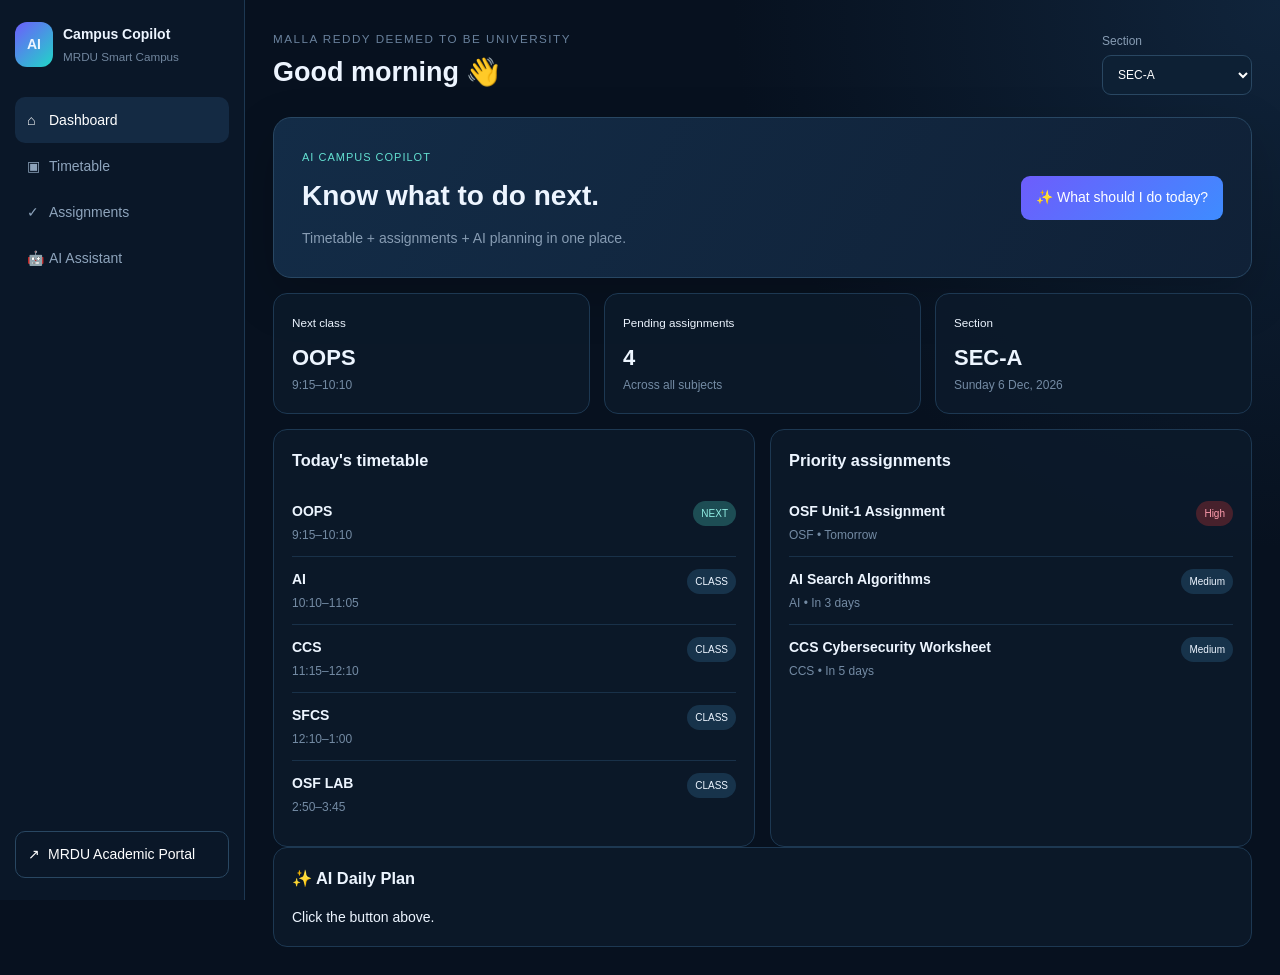
==== index.html @ f85d51f4 "First Commit" ====
<!doctype html>
<html lang="en">
<head>
  <meta charset="UTF-8">
  <meta name="viewport" content="width=device-width, initial-scale=1, viewport-fit=cover">
  <meta name="theme-color" content="#07111f">
  <meta name="description" content="AI Campus Copilot — MRDU student dashboard and general AI assistant">
  <title>AI Campus Copilot</title>
  <link rel="stylesheet" href="style.css">
</head>
<body>
  <div class="mobile-bar">
    <div class="mobile-brand"><b>AI</b><span>Campus Copilot</span></div>
    <button class="menu-toggle" id="menuToggle" type="button" aria-label="Open navigation" aria-expanded="false" aria-controls="sidebar">☰</button>
  </div>
  <div class="app" id="app">
    <aside id="sidebar" aria-label="Main navigation">
      <div class="brand"><b>AI</b><span>Campus Copilot<small>MRDU Smart Campus</small></span></div>
      <nav>
        <button class="nav active" data-page="dashboard" type="button"><span aria-hidden="true">⌂</span><span class="nav-label">Dashboard</span></button>
        <button class="nav" data-page="timetable" type="button"><span aria-hidden="true">▣</span><span class="nav-label">Timetable</span></button>
        <button class="nav" data-page="assignments" type="button"><span aria-hidden="true">✓</span><span class="nav-label">Assignments</span></button>
        <button class="nav" data-page="assistant" type="button"><span aria-hidden="true">🤖</span><span class="nav-label">AI Assistant</span></button>
      </nav>
      <a class="portal" href="https://academics.mrdu.edu.in" target="_blank" rel="noopener noreferrer"><span aria-hidden="true">↗</span><span class="portal-label">MRDU Academic Portal</span></a>
    </aside>
    <div class="scrim" id="scrim" aria-hidden="true"></div>
    <main>
      <header>
        <div><small>MALLA REDDY DEEMED TO BE UNIVERSITY</small><h1 id="title">Good morning 👋</h1></div>
        <label class="section-picker">Section <select id="section" aria-label="Select section"></select></label>
      </header>

      <section id="dashboard" class="page active" aria-labelledby="dashboard-title">
        <div class="hero"><div><span>AI CAMPUS COPILOT</span><h2 id="dashboard-title">Know what to do next.</h2><p>Timetable + assignments + AI planning in one place.</p></div><button id="planBtn" type="button">✨ What should I do today?</button></div>
        <div class="stats">
          <div><small>Next class</small><b id="next">—</b><span class="muted" id="nextTime">—</span></div>
          <div><small>Pending assignments</small><b id="count">0</b><span class="muted">Across all subjects</span></div>
          <div><small>Section</small><b id="secCard">SEC-A</b><span class="muted" id="date"></span></div>
        </div>
        <div class="cols"><div class="card"><h3>Today's timetable</h3><div id="today"></div></div><div class="card"><h3>Priority assignments</h3><div id="priority"></div></div></div>
        <div class="card"><h3>✨ AI Daily Plan</h3><div id="plan">Click the button above.</div></div>
      </section>

      <section id="timetable" class="page" aria-labelledby="timetable-title">
        <div class="head"><div><h2 id="timetable-title">Smart Timetable</h2><p>Your local demo timetable for the selected section.</p></div><span class="pill" id="ttUpdated">Local demo data</span></div>
        <div class="card table-wrap"><div class="table" id="tt" role="table" aria-label="Weekly timetable"></div></div>
      </section>

      <section id="assignments" class="page" aria-labelledby="assignments-title">
        <div class="head"><div><h2 id="assignments-title">Assignments</h2><p>Track deadlines and open the MRDU portal.</p></div><a class="button" href="https://academics.mrdu.edu.in" target="_blank" rel="noopener noreferrer">Open Portal</a></div>
        <div class="sync card"><div><b>Demo Data Sync</b><span id="syncStatus">Use one canonical dataset across Dashboard, Assignments, and AI context.</span></div><button id="syncDemoBtn" type="button">↻ Sync demo data</button></div>
        <div class="card" id="alist"></div>
        <p class="note">Production note: connect the assignments endpoint only to an approved MRDU API/session. Never store student passwords in frontend code.</p>
      </section>

      <section id="assistant" class="page" aria-labelledby="assistant-title">
        <div class="head"><div><h2 id="assistant-title">AI Campus Assistant</h2><p>Ask about campus, coding, math, science, writing, careers, planning, or general topics.</p></div><div class="assistant-actions"><span id="aiStatus" class="ai-status">Checking AI…</span><button class="ghost" id="clearChat" type="button">Clear</button></div></div>
        <div class="card chat">
          <div id="chat" class="messages" aria-live="polite" aria-label="Chat messages"><div class="msg">Hi! I’m your general AI + campus copilot. Ask me anything I can help with.</div></div>
          <form class="composer" id="composer"><label class="sr-only" for="q">Ask the AI</label><textarea id="q" rows="1" maxlength="12000" placeholder="Ask anything…" autocomplete="off"></textarea><button id="stopBtn" class="ghost" type="button" hidden>Stop</button><button id="sendBtn" type="submit">Send</button></form>
        </div>
      </section>
    </main>
  </div>
  <script src="script.js" defer></script>
</body>
</html>
---- style.css ----
:root{--bg:#07111f;--panel:#0b192a;--panel2:#0d2034;--border:#1d3852;--text:#edf5ff;--muted:#879cb3;--accent:#6d5dfc;--accent2:#3e8cff;--good:#164037;--warn:#472f18;--danger:#47212c;--shadow:0 18px 50px rgba(0,0,0,.18)}
*{box-sizing:border-box}html{min-height:100%;scroll-behavior:smooth}body{margin:0;min-height:100%;background:radial-gradient(circle at top right,#10243b 0,transparent 34%),var(--bg);color:var(--text);font:14px/1.5 Arial,sans-serif;overflow-x:hidden}button,input,textarea,select{font:inherit}button,a,select{touch-action:manipulation}button{cursor:pointer}button:disabled{opacity:.6;cursor:not-allowed}a{color:inherit}.app{display:flex;min-height:100vh;width:100%}
aside{width:245px;flex:0 0 245px;background:#0a1728;border-right:1px solid var(--border);padding:22px 15px;display:flex;flex-direction:column;gap:8px;position:sticky;top:0;height:100vh;z-index:50}.brand{display:flex;gap:10px;align-items:center;margin-bottom:22px;min-width:0}.brand>b,.mobile-brand>b{background:linear-gradient(135deg,var(--accent),#20d6c7);padding:12px;border-radius:12px;flex:0 0 auto}.brand span{font-weight:700;white-space:nowrap}.brand small{display:block;color:#71869e;margin-top:3px;font-weight:400}.nav{border:0;background:transparent;color:#8ea4bc;text-align:left;padding:12px;border-radius:10px;width:100%;min-height:46px}.nav span:first-child{display:inline-block;width:22px}.nav.active,.nav:hover{background:#142a43;color:#fff}.portal{margin-top:auto;color:#fff;text-decoration:none;border:1px solid #294762;padding:12px;border-radius:10px;min-height:46px;display:flex;align-items:center;gap:8px}.mobile-bar{display:none}.scrim{display:none}
main{flex:1;min-width:0;padding:28px;max-width:1500px;margin:auto;width:100%}header{display:flex;justify-content:space-between;align-items:flex-end;gap:18px;margin-bottom:22px}header>div{min-width:0}header small{color:#69819c;letter-spacing:1.5px}h1{margin:7px 0;font-size:27px;line-height:1.2}h2{font-size:28px;line-height:1.2;margin-top:0}h3{margin-top:0}p{color:var(--muted);line-height:1.6}.section-picker{color:var(--muted);font-size:12px;display:grid;gap:5px;min-width:150px}select,input,textarea{background:var(--panel2);color:#fff;border:1px solid #294762;border-radius:9px;padding:11px;outline:none}select:focus,input:focus,textarea:focus{border-color:#6d8cff;box-shadow:0 0 0 3px rgba(109,93,252,.14)}.page{display:none}.page.active{display:block}
.hero{padding:28px;border-radius:18px;background:linear-gradient(120deg,#132c47,#102137);border:1px solid #284763;display:flex;justify-content:space-between;gap:20px;align-items:center;box-shadow:var(--shadow)}.hero>div{min-width:0}.hero span{color:#63dfd0;font-size:11px;letter-spacing:1px}.hero h2{margin:12px 0 6px}.hero p{margin-bottom:0}.hero button,.button,.sync button,.chat button{background:linear-gradient(135deg,var(--accent),var(--accent2));color:#fff;border:0;border-radius:9px;padding:11px 15px;text-decoration:none;min-height:44px;white-space:nowrap}.stats{display:grid;grid-template-columns:repeat(3,1fr);gap:14px;margin:15px 0}.stats>div,.card{background:rgba(11,25,42,.92);border:1px solid var(--border);border-radius:14px;padding:18px}.stats b{display:block;font-size:22px;margin-top:8px;overflow-wrap:anywhere}.cols{display:grid;grid-template-columns:1fr 1fr;gap:15px}.item,.assignment{display:flex;justify-content:space-between;gap:14px;border-bottom:1px solid #193149;padding:12px 0}.item:last-child,.assignment:last-child{border:0}.item>div,.assignment>div:first-child{min-width:0}.muted{color:#748ba4;font-size:12px;margin-top:4px}.badge,.pill{font-size:10px;background:#17334b;border-radius:999px;padding:5px 8px;height:max-content;white-space:nowrap}.next-badge{background:#1d4d54;color:#91eee4}.high{background:var(--danger);color:#ff9eae}.done{background:var(--good);color:#82e0c5}.small-btn{margin-top:8px;border:1px solid #294762;background:#10273e;color:#dce9f8;border-radius:7px;padding:7px 10px;min-height:36px}.assignment-actions{text-align:right;flex:0 0 auto}.note{color:#71869e;font-size:12px;line-height:1.6}.head{display:flex;justify-content:space-between;align-items:flex-end;gap:16px;margin-bottom:16px}.head>div{min-width:0}.head h2{margin-bottom:8px}.assistant-actions{display:flex;align-items:center;gap:8px;flex-wrap:wrap;justify-content:flex-end}.sync{display:flex;align-items:center;justify-content:space-between;gap:16px;margin-bottom:14px}.sync>div{min-width:0}.sync span{display:block;color:#7890aa;font-size:12px;margin-top:4px}.chat{height:min(72vh,760px);min-height:470px;display:flex;flex-direction:column}.messages{flex:1;min-height:0;overflow:auto;padding:2px 4px 6px;scroll-behavior:smooth}.msg{padding:11px 13px;border-radius:11px;background:#132a44;margin:8px 0;max-width:min(82%,800px);line-height:1.55;overflow-wrap:anywhere;white-space:pre-wrap}.msg.user{margin-left:auto;background:#4054ad}.composer{display:flex;gap:10px;margin-top:12px;border-top:1px solid #193149;padding-top:12px;align-items:flex-end}.composer textarea{flex:1;min-width:0;resize:none;min-height:46px;max-height:180px}.composer button{flex:0 0 auto}.ai-status{display:inline-block;padding:7px 10px;border-radius:999px;background:#17334b;color:#a8c4df;font-size:11px;max-width:100%;overflow-wrap:anywhere}.ai-status.ready{background:var(--good);color:#82e0c5}.ai-status.warn{background:var(--warn);color:#ffc477}.ghost{background:transparent;color:#b7c8da;border:1px solid #294762;border-radius:8px;padding:7px 10px;min-height:38px}.button{display:inline-flex;align-items:center;justify-content:center}.sr-only{position:absolute;width:1px;height:1px;padding:0;margin:-1px;overflow:hidden;clip:rect(0,0,0,0);white-space:nowrap;border:0}
.table-wrap{overflow:hidden}.table{width:100%;overflow:auto}.tt-head,.tt-row{display:grid;grid-template-columns:110px repeat(5,minmax(130px,1fr));min-width:760px}.tt-head{background:#0d2034;border-bottom:1px solid var(--border);color:#7890aa;font-size:11px}.tt-head>*{padding:12px 10px}.tt-row{border-bottom:1px solid #193149}.tt-row:last-child{border-bottom:0}.tt-row>strong{padding:14px 10px;align-self:start}.tt-cell{padding:10px;border-left:1px solid #132b43;display:grid;gap:5px}.tt-time{display:none;color:#71869e;font-size:10px}.cell{background:#122b46;border-radius:7px;padding:9px;overflow-wrap:anywhere;min-height:38px}
button:focus-visible,a:focus-visible{outline:3px solid rgba(99,223,208,.45);outline-offset:2px}
@media(max-width:1100px){main{padding:22px}.cols{grid-template-columns:1fr}.hero{align-items:flex-start}.hero button{align-self:center}.tt-head,.tt-row{grid-template-columns:100px repeat(5,minmax(120px,1fr))}}
@media(max-width:850px){aside{width:78px;flex-basis:78px;padding:18px 10px}.brand{justify-content:center}.brand span,.nav-label,.portal-label{display:none}.brand>b{padding:12px}.nav{text-align:center;font-size:0;padding:11px}.nav span:first-child{width:auto;font-size:20px}.portal{justify-content:center;font-size:0}.portal span:first-child{font-size:18px}main{padding:18px}.stats{grid-template-columns:repeat(3,1fr)}.hero{flex-direction:column}.hero button{align-self:flex-start}.sync{align-items:flex-start;flex-wrap:wrap}}
@media(max-width:640px){
 body{font-size:14px}.app{display:block}.mobile-bar{display:flex;position:sticky;top:0;z-index:70;height:58px;background:#0a1728;border-bottom:1px solid var(--border);align-items:center;justify-content:space-between;padding:8px 12px}.mobile-brand{display:flex;align-items:center;gap:9px;font-weight:700}.mobile-brand>b{padding:8px;border-radius:9px}.menu-toggle{border:1px solid #294762;background:#0d2034;color:#fff;border-radius:9px;width:42px;height:42px}.app aside{position:fixed;left:-290px;top:58px;width:280px;height:calc(100dvh - 58px);padding:18px 15px;transition:left .22s ease;box-shadow:12px 0 30px rgba(0,0,0,.35);z-index:65}.app.menu-open aside{left:0}.app aside .brand span,.app aside .nav-label,.app aside .portal-label{display:block}.app aside .nav{font-size:14px;text-align:left}.app aside .nav span:first-child{width:22px;font-size:14px}.app aside .portal{justify-content:flex-start;font-size:14px}.app aside .portal span:first-child{font-size:14px}.app.menu-open .scrim{display:block;position:fixed;inset:58px 0 0;background:rgba(0,0,0,.58);z-index:60}
 main{padding:15px 12px}header{align-items:stretch;flex-direction:column;margin-bottom:16px}header small{font-size:9px;letter-spacing:1px}h1{font-size:22px;margin-top:6px}.section-picker{width:100%}.section-picker select{width:100%;min-height:44px}.hero{padding:20px;border-radius:15px}.hero h2{font-size:24px}.hero button{width:100%;white-space:normal}.stats{grid-template-columns:1fr;gap:10px}.stats>div{padding:14px}.stats b{font-size:20px}.cols{gap:12px}.card{padding:14px}.head{align-items:flex-start;flex-direction:column}.head h2{font-size:24px;margin:0 0 6px}.head>div:last-child{width:100%}.assistant-actions{justify-content:flex-start}.sync{display:grid;grid-template-columns:1fr;gap:10px}.sync button{width:100%}.assignment{align-items:flex-start}.assignment>div:first-child{min-width:0}.assignment-actions{min-width:80px}.chat{height:calc(100dvh - 190px);min-height:440px}.msg{max-width:94%;font-size:14px}.composer{gap:7px}.composer button{padding:10px 14px}
 .table-wrap{padding:8px}.table{overflow:visible}.tt-head{display:none}.tt-row{display:block;min-width:0;background:#0d2034;border:1px solid #193149;border-radius:12px;margin:8px 0;padding:8px}.tt-row>strong{display:block;padding:4px 6px 9px;font-size:16px;border-bottom:1px solid #193149}.tt-cell{border:0;padding:7px 6px;grid-template-columns:100px minmax(0,1fr);display:grid;align-items:center}.tt-time{display:block}.cell{min-height:34px;padding:7px}.pill{font-size:10px}
}
@media(max-width:380px){main{padding:12px 9px}.mobile-bar{padding:8px 9px}h1{font-size:20px}.hero h2{font-size:22px}.composer{flex-direction:column}.composer textarea,.composer button{width:100%}.tt-cell{grid-template-columns:82px minmax(0,1fr)}}
@media(prefers-reduced-motion:reduce){*{scroll-behavior:auto!important;transition:none!important}}
.rich-text{display:grid;gap:9px}.rich-text p{margin:0;color:inherit}.rich-text ul,.rich-text ol{margin:0;padding-left:22px}.rich-text pre{position:relative;margin:2px 0;padding:14px 82px 14px 14px;background:#07111f;border:1px solid #294762;border-radius:9px;overflow:auto;white-space:pre;color:#dce9f8}.rich-text code{font-family:Consolas,monospace;font-size:13px}.copy-code{position:absolute;right:8px;top:8px;background:#17334b!important;padding:7px 9px!important;min-height:34px!important;font-size:11px}.msg:has(.rich-text){line-height:1.6}
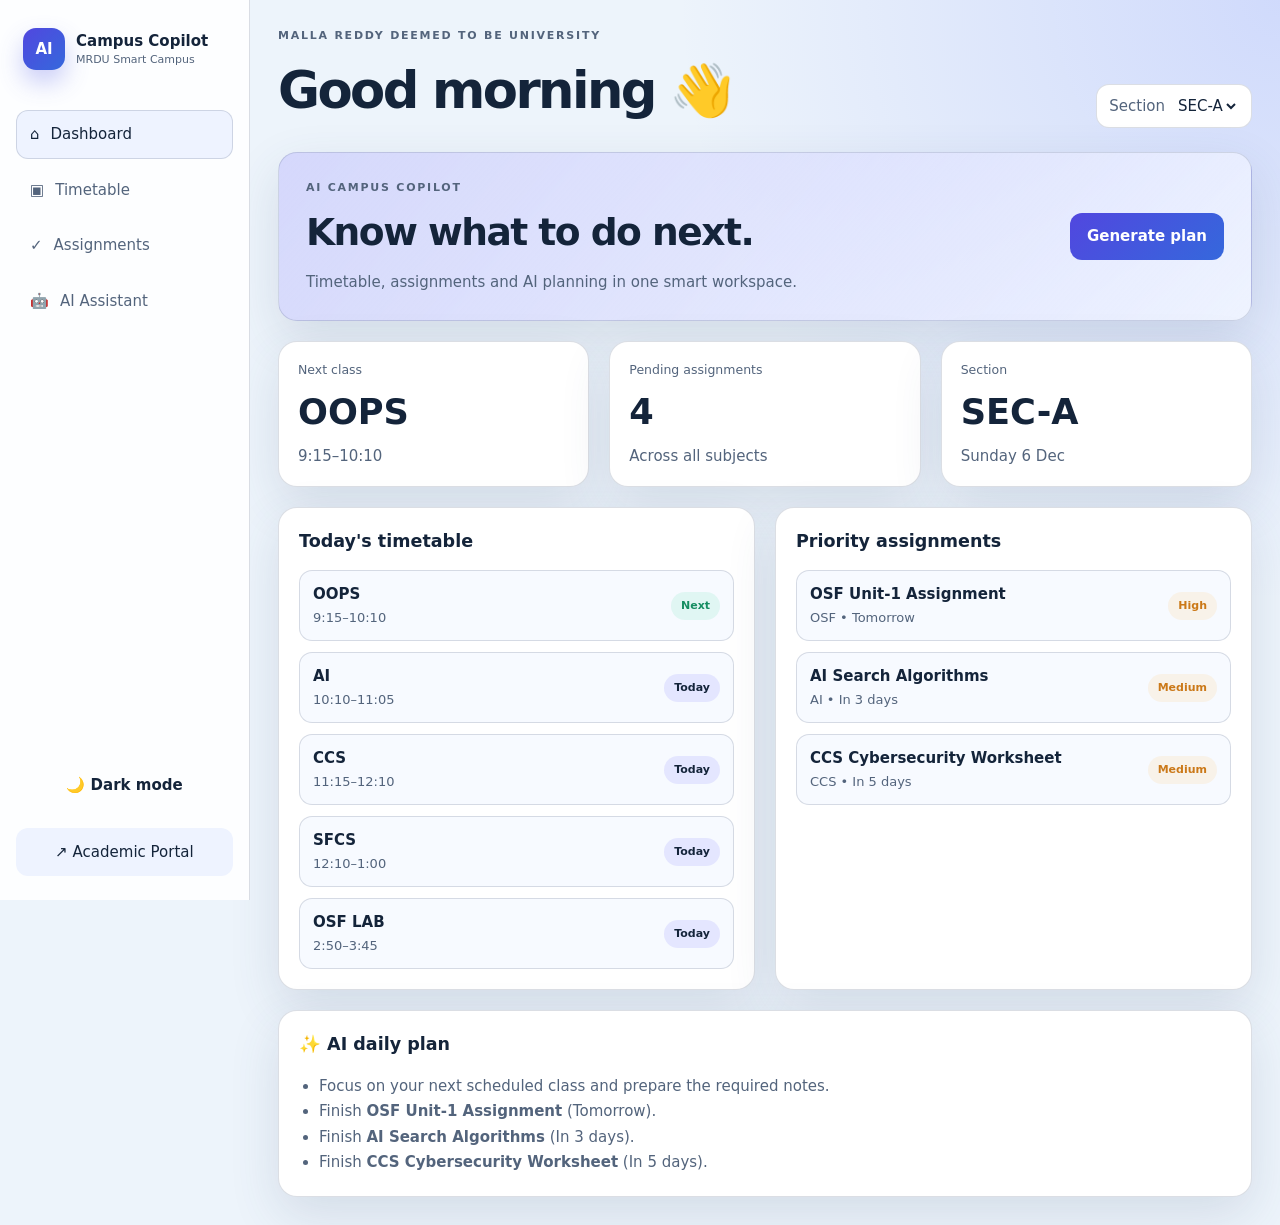
==== commit f6fc1035: "Implement reversible modern multipage frontend with persistent light/dark theme and shared navigatio" ====
--- a/index.html
+++ b/index.html
@@ -1,68 +1,22 @@
 <!doctype html>
-<html lang="en">
+<html lang="en" data-theme="dark">
 <head>
-  <meta charset="UTF-8">
-  <meta name="viewport" content="width=device-width, initial-scale=1, viewport-fit=cover">
-  <meta name="theme-color" content="#07111f">
-  <meta name="description" content="AI Campus Copilot — MRDU student dashboard and general AI assistant">
-  <title>AI Campus Copilot</title>
-  <link rel="stylesheet" href="style.css">
+  <meta charset="UTF-8"><meta name="viewport" content="width=device-width,initial-scale=1">
+  <meta name="theme-color" content="#071827"><meta name="description" content="AI Campus Copilot student workspace">
+  <title>Dashboard | AI Campus Copilot</title><link rel="stylesheet" href="style.css">
 </head>
-<body>
-  <div class="mobile-bar">
-    <div class="mobile-brand"><b>AI</b><span>Campus Copilot</span></div>
-    <button class="menu-toggle" id="menuToggle" type="button" aria-label="Open navigation" aria-expanded="false" aria-controls="sidebar">☰</button>
-  </div>
-  <div class="app" id="app">
-    <aside id="sidebar" aria-label="Main navigation">
-      <div class="brand"><b>AI</b><span>Campus Copilot<small>MRDU Smart Campus</small></span></div>
-      <nav>
-        <button class="nav active" data-page="dashboard" type="button"><span aria-hidden="true">⌂</span><span class="nav-label">Dashboard</span></button>
-        <button class="nav" data-page="timetable" type="button"><span aria-hidden="true">▣</span><span class="nav-label">Timetable</span></button>
-        <button class="nav" data-page="assignments" type="button"><span aria-hidden="true">✓</span><span class="nav-label">Assignments</span></button>
-        <button class="nav" data-page="assistant" type="button"><span aria-hidden="true">🤖</span><span class="nav-label">AI Assistant</span></button>
-      </nav>
-      <a class="portal" href="https://academics.mrdu.edu.in" target="_blank" rel="noopener noreferrer"><span aria-hidden="true">↗</span><span class="portal-label">MRDU Academic Portal</span></a>
-    </aside>
-    <div class="scrim" id="scrim" aria-hidden="true"></div>
-    <main>
-      <header>
-        <div><small>MALLA REDDY DEEMED TO BE UNIVERSITY</small><h1 id="title">Good morning 👋</h1></div>
-        <label class="section-picker">Section <select id="section" aria-label="Select section"></select></label>
-      </header>
-
-      <section id="dashboard" class="page active" aria-labelledby="dashboard-title">
-        <div class="hero"><div><span>AI CAMPUS COPILOT</span><h2 id="dashboard-title">Know what to do next.</h2><p>Timetable + assignments + AI planning in one place.</p></div><button id="planBtn" type="button">✨ What should I do today?</button></div>
-        <div class="stats">
-          <div><small>Next class</small><b id="next">—</b><span class="muted" id="nextTime">—</span></div>
-          <div><small>Pending assignments</small><b id="count">0</b><span class="muted">Across all subjects</span></div>
-          <div><small>Section</small><b id="secCard">SEC-A</b><span class="muted" id="date"></span></div>
-        </div>
-        <div class="cols"><div class="card"><h3>Today's timetable</h3><div id="today"></div></div><div class="card"><h3>Priority assignments</h3><div id="priority"></div></div></div>
-        <div class="card"><h3>✨ AI Daily Plan</h3><div id="plan">Click the button above.</div></div>
-      </section>
-
-      <section id="timetable" class="page" aria-labelledby="timetable-title">
-        <div class="head"><div><h2 id="timetable-title">Smart Timetable</h2><p>Your local demo timetable for the selected section.</p></div><span class="pill" id="ttUpdated">Local demo data</span></div>
-        <div class="card table-wrap"><div class="table" id="tt" role="table" aria-label="Weekly timetable"></div></div>
-      </section>
-
-      <section id="assignments" class="page" aria-labelledby="assignments-title">
-        <div class="head"><div><h2 id="assignments-title">Assignments</h2><p>Track deadlines and open the MRDU portal.</p></div><a class="button" href="https://academics.mrdu.edu.in" target="_blank" rel="noopener noreferrer">Open Portal</a></div>
-        <div class="sync card"><div><b>Demo Data Sync</b><span id="syncStatus">Use one canonical dataset across Dashboard, Assignments, and AI context.</span></div><button id="syncDemoBtn" type="button">↻ Sync demo data</button></div>
-        <div class="card" id="alist"></div>
-        <p class="note">Production note: connect the assignments endpoint only to an approved MRDU API/session. Never store student passwords in frontend code.</p>
-      </section>
-
-      <section id="assistant" class="page" aria-labelledby="assistant-title">
-        <div class="head"><div><h2 id="assistant-title">AI Campus Assistant</h2><p>Ask about campus, coding, math, science, writing, careers, planning, or general topics.</p></div><div class="assistant-actions"><span id="aiStatus" class="ai-status">Checking AI…</span><button class="ghost" id="clearChat" type="button">Clear</button></div></div>
-        <div class="card chat">
-          <div id="chat" class="messages" aria-live="polite" aria-label="Chat messages"><div class="msg">Hi! I’m your general AI + campus copilot. Ask me anything I can help with.</div></div>
-          <form class="composer" id="composer"><label class="sr-only" for="q">Ask the AI</label><textarea id="q" rows="1" maxlength="12000" placeholder="Ask anything…" autocomplete="off"></textarea><button id="stopBtn" class="ghost" type="button" hidden>Stop</button><button id="sendBtn" type="submit">Send</button></form>
-        </div>
-      </section>
-    </main>
-  </div>
-  <script src="script.js" defer></script>
-</body>
-</html>+<body><div class="app-shell">
+  <aside class="sidebar" aria-label="Main navigation">
+    <a class="brand" href="index.html"><b>AI</b><span>Campus Copilot<small>MRDU Smart Campus</small></span></a>
+    <nav class="nav"><a data-page="dashboard" href="index.html">⌂ <span>Dashboard</span></a><a data-page="timetable" href="timetable.html">▣ <span>Timetable</span></a><a data-page="assignments" href="assignments.html">✓ <span>Assignments</span></a><a data-page="assistant" href="assistant.html">🤖 <span>AI Assistant</span></a></nav>
+    <button id="themeToggle" class="theme-toggle" type="button"></button>
+    <a class="portal" href="https://academics.mrdu.edu.in" target="_blank" rel="noopener noreferrer">↗ Academic Portal</a>
+  </aside>
+  <main class="main"><header class="topbar"><div><p class="eyebrow">MALLA REDDY DEEMED TO BE UNIVERSITY</p><h1 id="pageTitle">Good morning 👋</h1></div><label class="section-picker">Section <select id="section" aria-label="Select section"></select></label></header>
+    <div class="page-content"><section class="hero card"><div><p class="eyebrow">AI CAMPUS COPILOT</p><h2>Know what to do next.</h2><p>Timetable, assignments and AI planning in one smart workspace.</p></div><button id="planBtn" class="primary" type="button">Generate plan</button></section>
+      <section class="stats"><article class="card"><small>Next class</small><strong id="next">—</strong><span id="nextTime">—</span></article><article class="card"><small>Pending assignments</small><strong id="count">0</strong><span>Across all subjects</span></article><article class="card"><small>Section</small><strong id="secCard">SEC-A</strong><span id="date">—</span></article></section>
+      <section class="columns"><article class="card panel"><h3>Today's timetable</h3><div id="today" class="list"></div></article><article class="card panel"><h3>Priority assignments</h3><div id="priority" class="list"></div></article></section>
+      <section class="card panel"><h3>✨ AI daily plan</h3><div id="plan" class="plan">Click the button above.</div></section>
+    </div>
+  </main>
+</div><script src="script.js" defer></script></body></html>
--- a/style.css
+++ b/style.css
@@ -1,18 +1,6 @@
-
-:root{--bg:#07111f;--panel:#0b192a;--panel2:#0d2034;--border:#1d3852;--text:#edf5ff;--muted:#879cb3;--accent:#6d5dfc;--accent2:#3e8cff;--good:#164037;--warn:#472f18;--danger:#47212c;--shadow:0 18px 50px rgba(0,0,0,.18)}
-*{box-sizing:border-box}html{min-height:100%;scroll-behavior:smooth}body{margin:0;min-height:100%;background:radial-gradient(circle at top right,#10243b 0,transparent 34%),var(--bg);color:var(--text);font:14px/1.5 Arial,sans-serif;overflow-x:hidden}button,input,textarea,select{font:inherit}button,a,select{touch-action:manipulation}button{cursor:pointer}button:disabled{opacity:.6;cursor:not-allowed}a{color:inherit}.app{display:flex;min-height:100vh;width:100%}
-aside{width:245px;flex:0 0 245px;background:#0a1728;border-right:1px solid var(--border);padding:22px 15px;display:flex;flex-direction:column;gap:8px;position:sticky;top:0;height:100vh;z-index:50}.brand{display:flex;gap:10px;align-items:center;margin-bottom:22px;min-width:0}.brand>b,.mobile-brand>b{background:linear-gradient(135deg,var(--accent),#20d6c7);padding:12px;border-radius:12px;flex:0 0 auto}.brand span{font-weight:700;white-space:nowrap}.brand small{display:block;color:#71869e;margin-top:3px;font-weight:400}.nav{border:0;background:transparent;color:#8ea4bc;text-align:left;padding:12px;border-radius:10px;width:100%;min-height:46px}.nav span:first-child{display:inline-block;width:22px}.nav.active,.nav:hover{background:#142a43;color:#fff}.portal{margin-top:auto;color:#fff;text-decoration:none;border:1px solid #294762;padding:12px;border-radius:10px;min-height:46px;display:flex;align-items:center;gap:8px}.mobile-bar{display:none}.scrim{display:none}
-main{flex:1;min-width:0;padding:28px;max-width:1500px;margin:auto;width:100%}header{display:flex;justify-content:space-between;align-items:flex-end;gap:18px;margin-bottom:22px}header>div{min-width:0}header small{color:#69819c;letter-spacing:1.5px}h1{margin:7px 0;font-size:27px;line-height:1.2}h2{font-size:28px;line-height:1.2;margin-top:0}h3{margin-top:0}p{color:var(--muted);line-height:1.6}.section-picker{color:var(--muted);font-size:12px;display:grid;gap:5px;min-width:150px}select,input,textarea{background:var(--panel2);color:#fff;border:1px solid #294762;border-radius:9px;padding:11px;outline:none}select:focus,input:focus,textarea:focus{border-color:#6d8cff;box-shadow:0 0 0 3px rgba(109,93,252,.14)}.page{display:none}.page.active{display:block}
-.hero{padding:28px;border-radius:18px;background:linear-gradient(120deg,#132c47,#102137);border:1px solid #284763;display:flex;justify-content:space-between;gap:20px;align-items:center;box-shadow:var(--shadow)}.hero>div{min-width:0}.hero span{color:#63dfd0;font-size:11px;letter-spacing:1px}.hero h2{margin:12px 0 6px}.hero p{margin-bottom:0}.hero button,.button,.sync button,.chat button{background:linear-gradient(135deg,var(--accent),var(--accent2));color:#fff;border:0;border-radius:9px;padding:11px 15px;text-decoration:none;min-height:44px;white-space:nowrap}.stats{display:grid;grid-template-columns:repeat(3,1fr);gap:14px;margin:15px 0}.stats>div,.card{background:rgba(11,25,42,.92);border:1px solid var(--border);border-radius:14px;padding:18px}.stats b{display:block;font-size:22px;margin-top:8px;overflow-wrap:anywhere}.cols{display:grid;grid-template-columns:1fr 1fr;gap:15px}.item,.assignment{display:flex;justify-content:space-between;gap:14px;border-bottom:1px solid #193149;padding:12px 0}.item:last-child,.assignment:last-child{border:0}.item>div,.assignment>div:first-child{min-width:0}.muted{color:#748ba4;font-size:12px;margin-top:4px}.badge,.pill{font-size:10px;background:#17334b;border-radius:999px;padding:5px 8px;height:max-content;white-space:nowrap}.next-badge{background:#1d4d54;color:#91eee4}.high{background:var(--danger);color:#ff9eae}.done{background:var(--good);color:#82e0c5}.small-btn{margin-top:8px;border:1px solid #294762;background:#10273e;color:#dce9f8;border-radius:7px;padding:7px 10px;min-height:36px}.assignment-actions{text-align:right;flex:0 0 auto}.note{color:#71869e;font-size:12px;line-height:1.6}.head{display:flex;justify-content:space-between;align-items:flex-end;gap:16px;margin-bottom:16px}.head>div{min-width:0}.head h2{margin-bottom:8px}.assistant-actions{display:flex;align-items:center;gap:8px;flex-wrap:wrap;justify-content:flex-end}.sync{display:flex;align-items:center;justify-content:space-between;gap:16px;margin-bottom:14px}.sync>div{min-width:0}.sync span{display:block;color:#7890aa;font-size:12px;margin-top:4px}.chat{height:min(72vh,760px);min-height:470px;display:flex;flex-direction:column}.messages{flex:1;min-height:0;overflow:auto;padding:2px 4px 6px;scroll-behavior:smooth}.msg{padding:11px 13px;border-radius:11px;background:#132a44;margin:8px 0;max-width:min(82%,800px);line-height:1.55;overflow-wrap:anywhere;white-space:pre-wrap}.msg.user{margin-left:auto;background:#4054ad}.composer{display:flex;gap:10px;margin-top:12px;border-top:1px solid #193149;padding-top:12px;align-items:flex-end}.composer textarea{flex:1;min-width:0;resize:none;min-height:46px;max-height:180px}.composer button{flex:0 0 auto}.ai-status{display:inline-block;padding:7px 10px;border-radius:999px;background:#17334b;color:#a8c4df;font-size:11px;max-width:100%;overflow-wrap:anywhere}.ai-status.ready{background:var(--good);color:#82e0c5}.ai-status.warn{background:var(--warn);color:#ffc477}.ghost{background:transparent;color:#b7c8da;border:1px solid #294762;border-radius:8px;padding:7px 10px;min-height:38px}.button{display:inline-flex;align-items:center;justify-content:center}.sr-only{position:absolute;width:1px;height:1px;padding:0;margin:-1px;overflow:hidden;clip:rect(0,0,0,0);white-space:nowrap;border:0}
-.table-wrap{overflow:hidden}.table{width:100%;overflow:auto}.tt-head,.tt-row{display:grid;grid-template-columns:110px repeat(5,minmax(130px,1fr));min-width:760px}.tt-head{background:#0d2034;border-bottom:1px solid var(--border);color:#7890aa;font-size:11px}.tt-head>*{padding:12px 10px}.tt-row{border-bottom:1px solid #193149}.tt-row:last-child{border-bottom:0}.tt-row>strong{padding:14px 10px;align-self:start}.tt-cell{padding:10px;border-left:1px solid #132b43;display:grid;gap:5px}.tt-time{display:none;color:#71869e;font-size:10px}.cell{background:#122b46;border-radius:7px;padding:9px;overflow-wrap:anywhere;min-height:38px}
-button:focus-visible,a:focus-visible{outline:3px solid rgba(99,223,208,.45);outline-offset:2px}
-@media(max-width:1100px){main{padding:22px}.cols{grid-template-columns:1fr}.hero{align-items:flex-start}.hero button{align-self:center}.tt-head,.tt-row{grid-template-columns:100px repeat(5,minmax(120px,1fr))}}
-@media(max-width:850px){aside{width:78px;flex-basis:78px;padding:18px 10px}.brand{justify-content:center}.brand span,.nav-label,.portal-label{display:none}.brand>b{padding:12px}.nav{text-align:center;font-size:0;padding:11px}.nav span:first-child{width:auto;font-size:20px}.portal{justify-content:center;font-size:0}.portal span:first-child{font-size:18px}main{padding:18px}.stats{grid-template-columns:repeat(3,1fr)}.hero{flex-direction:column}.hero button{align-self:flex-start}.sync{align-items:flex-start;flex-wrap:wrap}}
-@media(max-width:640px){
- body{font-size:14px}.app{display:block}.mobile-bar{display:flex;position:sticky;top:0;z-index:70;height:58px;background:#0a1728;border-bottom:1px solid var(--border);align-items:center;justify-content:space-between;padding:8px 12px}.mobile-brand{display:flex;align-items:center;gap:9px;font-weight:700}.mobile-brand>b{padding:8px;border-radius:9px}.menu-toggle{border:1px solid #294762;background:#0d2034;color:#fff;border-radius:9px;width:42px;height:42px}.app aside{position:fixed;left:-290px;top:58px;width:280px;height:calc(100dvh - 58px);padding:18px 15px;transition:left .22s ease;box-shadow:12px 0 30px rgba(0,0,0,.35);z-index:65}.app.menu-open aside{left:0}.app aside .brand span,.app aside .nav-label,.app aside .portal-label{display:block}.app aside .nav{font-size:14px;text-align:left}.app aside .nav span:first-child{width:22px;font-size:14px}.app aside .portal{justify-content:flex-start;font-size:14px}.app aside .portal span:first-child{font-size:14px}.app.menu-open .scrim{display:block;position:fixed;inset:58px 0 0;background:rgba(0,0,0,.58);z-index:60}
- main{padding:15px 12px}header{align-items:stretch;flex-direction:column;margin-bottom:16px}header small{font-size:9px;letter-spacing:1px}h1{font-size:22px;margin-top:6px}.section-picker{width:100%}.section-picker select{width:100%;min-height:44px}.hero{padding:20px;border-radius:15px}.hero h2{font-size:24px}.hero button{width:100%;white-space:normal}.stats{grid-template-columns:1fr;gap:10px}.stats>div{padding:14px}.stats b{font-size:20px}.cols{gap:12px}.card{padding:14px}.head{align-items:flex-start;flex-direction:column}.head h2{font-size:24px;margin:0 0 6px}.head>div:last-child{width:100%}.assistant-actions{justify-content:flex-start}.sync{display:grid;grid-template-columns:1fr;gap:10px}.sync button{width:100%}.assignment{align-items:flex-start}.assignment>div:first-child{min-width:0}.assignment-actions{min-width:80px}.chat{height:calc(100dvh - 190px);min-height:440px}.msg{max-width:94%;font-size:14px}.composer{gap:7px}.composer button{padding:10px 14px}
- .table-wrap{padding:8px}.table{overflow:visible}.tt-head{display:none}.tt-row{display:block;min-width:0;background:#0d2034;border:1px solid #193149;border-radius:12px;margin:8px 0;padding:8px}.tt-row>strong{display:block;padding:4px 6px 9px;font-size:16px;border-bottom:1px solid #193149}.tt-cell{border:0;padding:7px 6px;grid-template-columns:100px minmax(0,1fr);display:grid;align-items:center}.tt-time{display:block}.cell{min-height:34px;padding:7px}.pill{font-size:10px}
-}
-@media(max-width:380px){main{padding:12px 9px}.mobile-bar{padding:8px 9px}h1{font-size:20px}.hero h2{font-size:22px}.composer{flex-direction:column}.composer textarea,.composer button{width:100%}.tt-cell{grid-template-columns:82px minmax(0,1fr)}}
+/* Shared modern theme */
+:root{color-scheme:dark;--bg:#071827;--surface:#102235;--surface2:#142d47;--text:#edf6ff;--muted:#9db0c5;--border:rgba(170,194,220,.18);--accent:#7568ff;--accent2:#4e8cff;--good:#39d29a;--warn:#ffbc63;--shadow:0 20px 55px rgba(0,0,0,.3)}
+:root[data-theme=light]{color-scheme:light;--bg:#edf4fb;--surface:#fff;--surface2:#eef3ff;--text:#14243a;--muted:#53647c;--border:rgba(55,72,106,.18);--accent:#5147df;--accent2:#3568dc;--good:#168e62;--warn:#cb7919;--shadow:0 18px 50px rgba(57,77,115,.14)}
+*{box-sizing:border-box}html{min-height:100%;scroll-behavior:smooth}body{margin:0;min-height:100vh;background:radial-gradient(circle at top right,rgba(92,115,255,.2),transparent 34%),var(--bg);color:var(--text);font:15px/1.5 Inter,system-ui,-apple-system,"Segoe UI",sans-serif}a{color:inherit;text-decoration:none}button,select,textarea{font:inherit}button{cursor:pointer}.app-shell{display:flex;min-height:100vh}.sidebar{width:250px;flex:0 0 250px;display:flex;flex-direction:column;gap:18px;padding:24px 16px;background:color-mix(in srgb,var(--surface) 88%,transparent);border-right:1px solid var(--border);position:sticky;top:0;height:100vh;backdrop-filter:blur(16px)}.brand{display:flex;align-items:center;gap:11px;padding:4px 7px 22px;font-weight:700}.brand b{display:grid;place-items:center;width:42px;height:42px;border-radius:13px;color:#fff;background:linear-gradient(135deg,var(--accent),var(--accent2));box-shadow:0 12px 25px rgba(81,91,230,.3)}.brand small{display:block;color:var(--muted);font-size:11px;font-weight:500}.nav{display:grid;gap:7px}.nav a,.portal,.theme-toggle{border:1px solid transparent;border-radius:12px;padding:12px 13px;transition:.2s;color:var(--muted);background:transparent}.nav a{display:flex;gap:11px;align-items:center}.nav a:hover,.nav a.active,.nav a:focus-visible,.theme-toggle:hover,.portal:hover{color:var(--text);background:var(--surface2);border-color:var(--border);outline:none}.theme-toggle{margin-top:auto;color:var(--text);font-weight:650}.portal{display:block;text-align:center;background:var(--surface2);color:var(--text)}.main{min-width:0;flex:1;padding:28px;max-width:1500px;margin:auto;width:100%}.topbar{display:flex;justify-content:space-between;align-items:end;gap:20px;margin-bottom:24px}.eyebrow{margin:0 0 7px;color:var(--muted);font-size:11px;letter-spacing:.16em;font-weight:700}.topbar h1{margin:0;font-size:clamp(2rem,4vw,3.2rem);letter-spacing:-.05em}.section-picker{display:flex;gap:9px;align-items:center;padding:10px 12px;border:1px solid var(--border);border-radius:13px;background:var(--surface);color:var(--muted)}select{border:0;background:transparent;color:var(--text);outline:0}.page-content{display:grid;gap:20px}.card{background:var(--surface);border:1px solid var(--border);border-radius:19px;box-shadow:var(--shadow)}.hero{display:flex;align-items:center;justify-content:space-between;gap:22px;padding:27px;background:linear-gradient(130deg,rgba(117,104,255,.2),var(--surface2))}.hero h2{margin:0;font-size:clamp(1.65rem,3vw,2.35rem);letter-spacing:-.04em}.hero p:not(.eyebrow){color:var(--muted);margin:.65rem 0 0}.primary{border:0;border-radius:12px;padding:12px 17px;color:#fff;font-weight:750;background:linear-gradient(135deg,var(--accent),var(--accent2))}.primary:focus-visible,textarea:focus-visible,button:focus-visible,a:focus-visible{outline:3px solid rgba(117,104,255,.35);outline-offset:2px}.stats{display:grid;grid-template-columns:repeat(3,1fr);gap:20px}.stats .card{padding:19px;display:grid;gap:6px}.stats small,.stats span{color:var(--muted)}.stats strong{font-size:clamp(1.5rem,3vw,2.2rem)}.columns{display:grid;grid-template-columns:repeat(2,minmax(0,1fr));gap:20px}.panel{padding:20px}.panel h3{margin:0 0 16px}.panel-head,.status{display:flex;justify-content:space-between;align-items:center;gap:12px}.list{display:grid;gap:11px}.item,.assignment{display:flex;justify-content:space-between;align-items:center;gap:12px;padding:12px 13px;border:1px solid var(--border);border-radius:13px;background:color-mix(in srgb,var(--surface2) 45%,transparent)}.item b,.assignment b{display:block}.muted,.meta{color:var(--muted);font-size:13px}.badge{display:inline-flex;padding:6px 10px;border-radius:999px;font-size:11px;font-weight:750;background:rgba(117,104,255,.14)}.good{color:var(--good);background:rgba(57,210,154,.12)}.warn{color:var(--warn);background:rgba(255,188,99,.14)}.plan{color:var(--muted);line-height:1.7}.plan ul{margin:0;padding-left:20px}.table-wrap{overflow:auto;border:1px solid var(--border);border-radius:14px}.tt{min-width:760px}.tr{display:grid;grid-template-columns:115px repeat(5,1fr)}.tr>div{padding:13px 11px;border-right:1px solid var(--border);border-bottom:1px solid var(--border)}.tr.head{font-weight:750;background:var(--surface2)}.slot{display:grid;gap:4px}.slot small{color:var(--muted);font-size:11px}.free{color:var(--muted)}.messages{display:grid;gap:12px;min-height:390px;max-height:540px;overflow:auto;margin-bottom:17px}.message{padding:12px 14px;border:1px solid var(--border);border-radius:14px;background:var(--surface2);white-space:pre-wrap}.message.user{background:rgba(117,104,255,.15);margin-left:12%}.status{color:var(--muted);font-size:13px;margin-bottom:14px}#composer{display:flex;align-items:end;gap:10px}textarea{width:100%;resize:vertical;min-height:52px;max-height:180px;padding:12px;border:1px solid var(--border);border-radius:12px;background:var(--bg);color:var(--text)}
+@media(max-width:850px){.sidebar{width:205px;flex-basis:205px}.main{padding:20px}.columns{grid-template-columns:1fr}}@media(max-width:620px){.app-shell{display:block}.sidebar{position:static;width:auto;height:auto;border-right:0;border-bottom:1px solid var(--border);padding:14px}.brand{padding-bottom:8px}.nav{grid-template-columns:repeat(2,1fr)}.theme-toggle{margin-top:0}.topbar{align-items:stretch;flex-direction:column}.section-picker{width:100%;justify-content:space-between}.stats{grid-template-columns:1fr}.hero{align-items:flex-start;flex-direction:column}.main{padding:16px 12px}.message.user{margin-left:0}}
 @media(prefers-reduced-motion:reduce){*{scroll-behavior:auto!important;transition:none!important}}
-.rich-text{display:grid;gap:9px}.rich-text p{margin:0;color:inherit}.rich-text ul,.rich-text ol{margin:0;padding-left:22px}.rich-text pre{position:relative;margin:2px 0;padding:14px 82px 14px 14px;background:#07111f;border:1px solid #294762;border-radius:9px;overflow:auto;white-space:pre;color:#dce9f8}.rich-text code{font-family:Consolas,monospace;font-size:13px}.copy-code{position:absolute;right:8px;top:8px;background:#17334b!important;padding:7px 9px!important;min-height:34px!important;font-size:11px}.msg:has(.rich-text){line-height:1.6}
